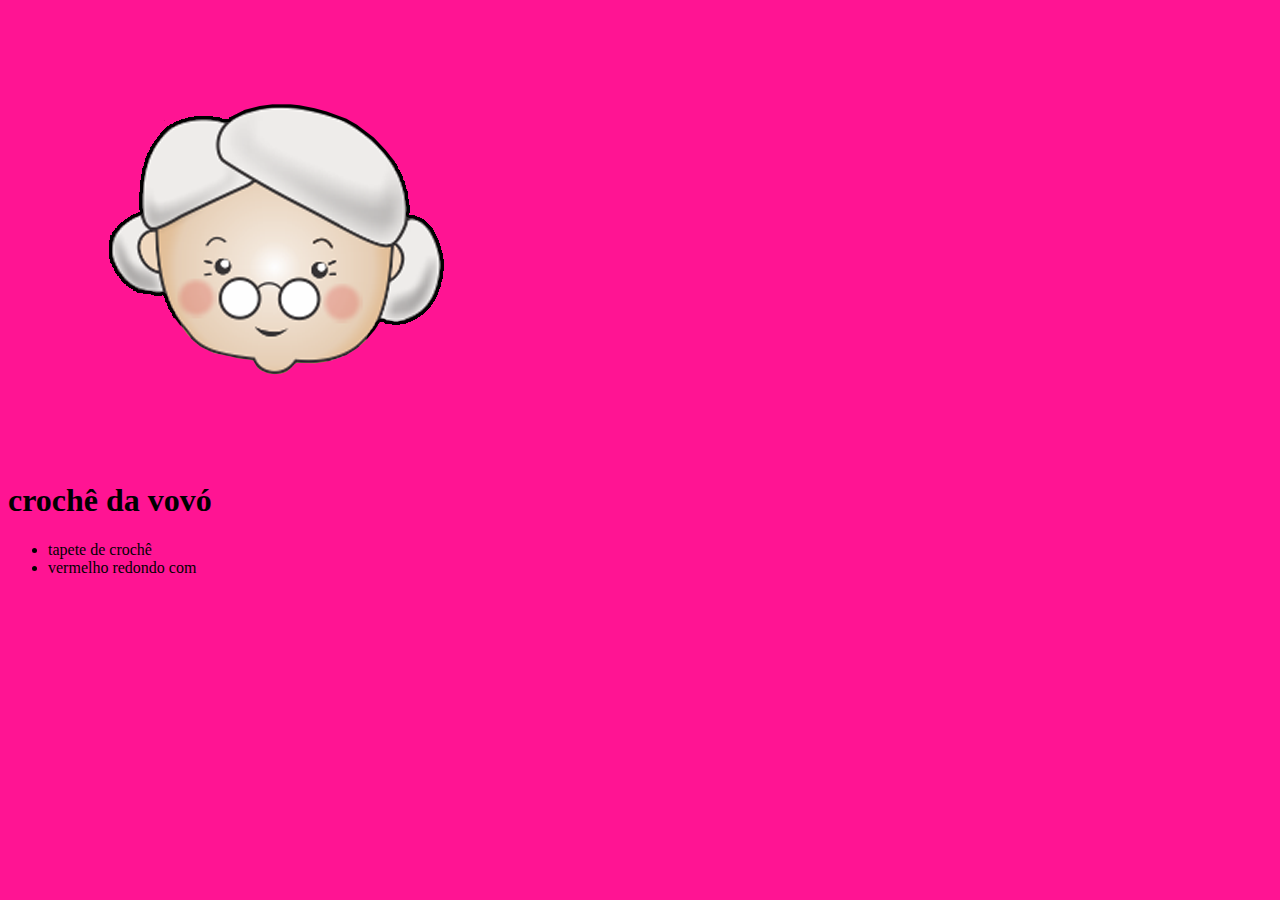
==== index.html @ 1785dd4e "Add files via upload" ====
<!DOCTYPE html>
<html lang="en">
<head>
    <meta charset="UTF-8">
    <meta http-equiv="X-UA-Compatible" content="IE=edge">
    <meta name="viewport" content="width=device-width, initial-scale=1.0">
    <title>Document</title>
    <link rel="stylesheet" href="style.css">
</head>
<body>
    <img src="Cabeça.png" alt="">
<h1>crochê da vovó</h1>
<ul>
    <li>tapete de crochê</li>
    <li>vermelho redondo com</li>
</ul>

</body>
</html>
---- style.css ----
body{
    background-color: deeppink;
}
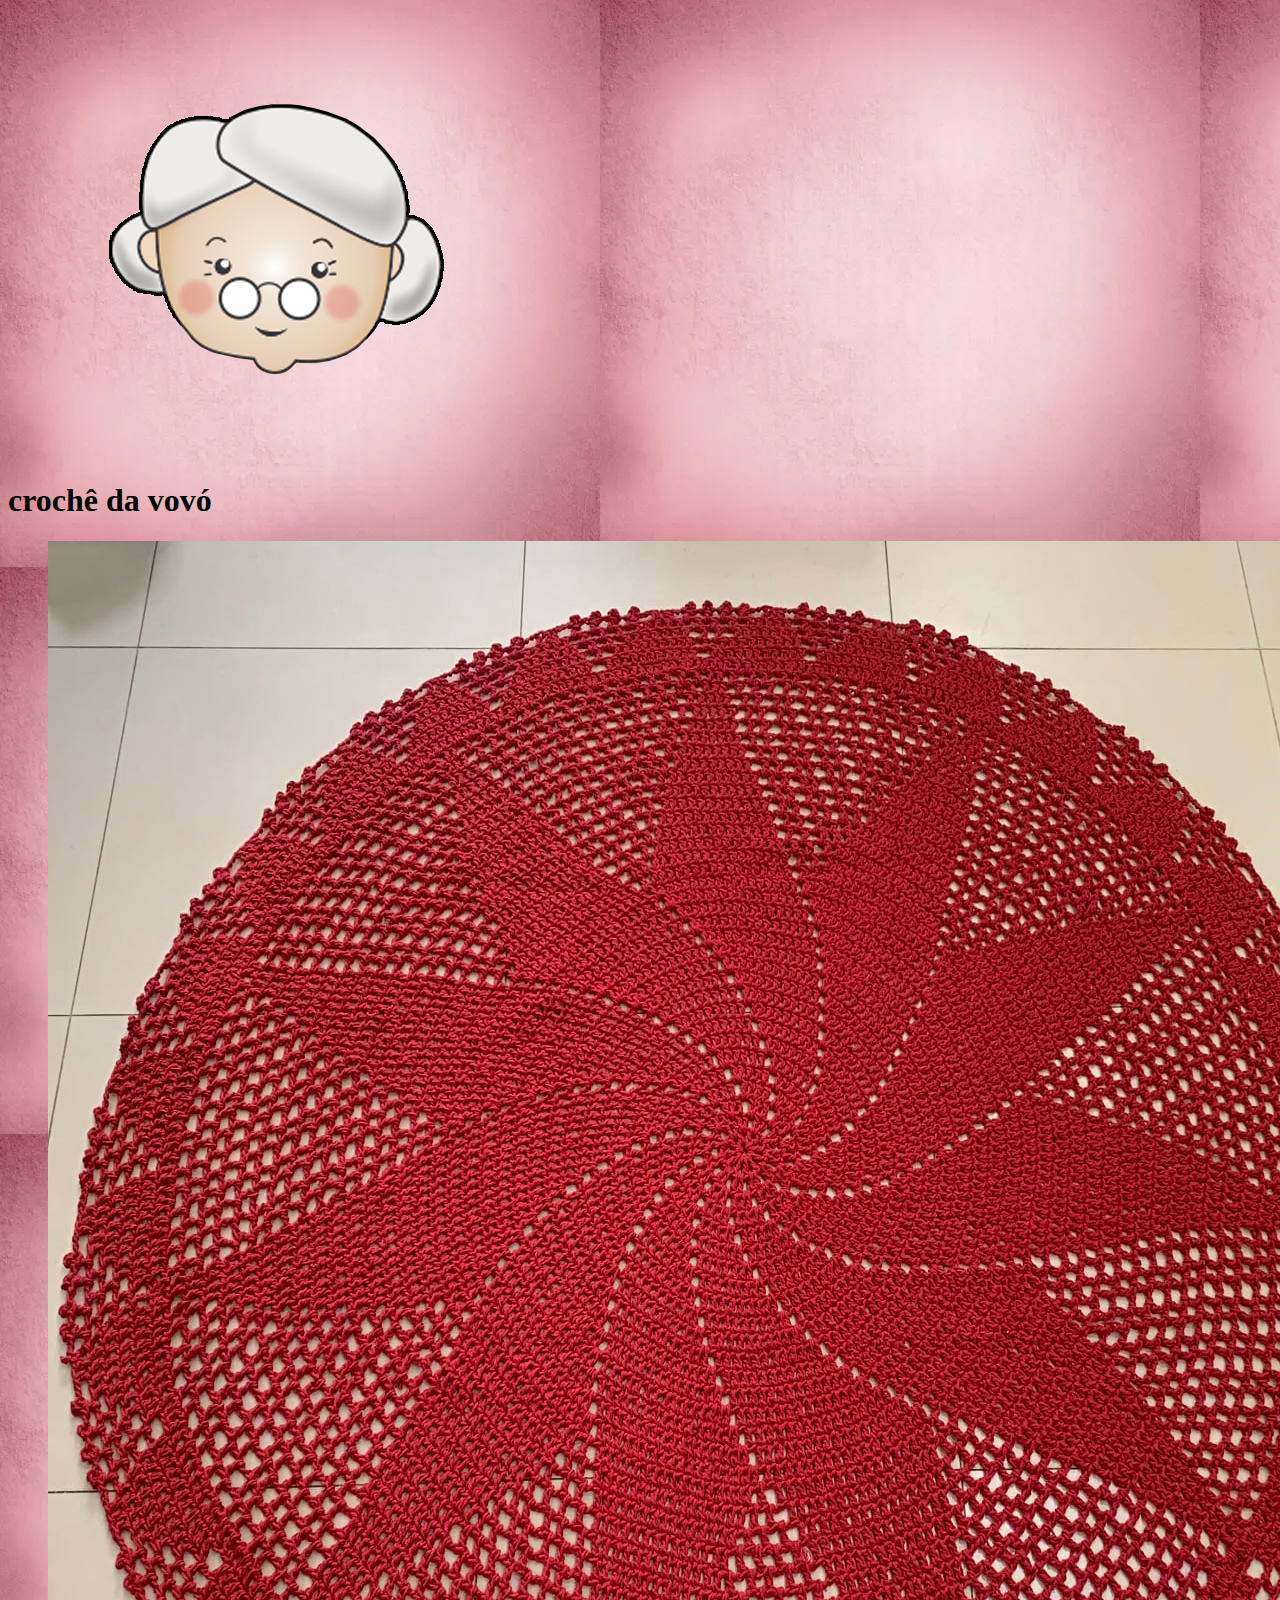
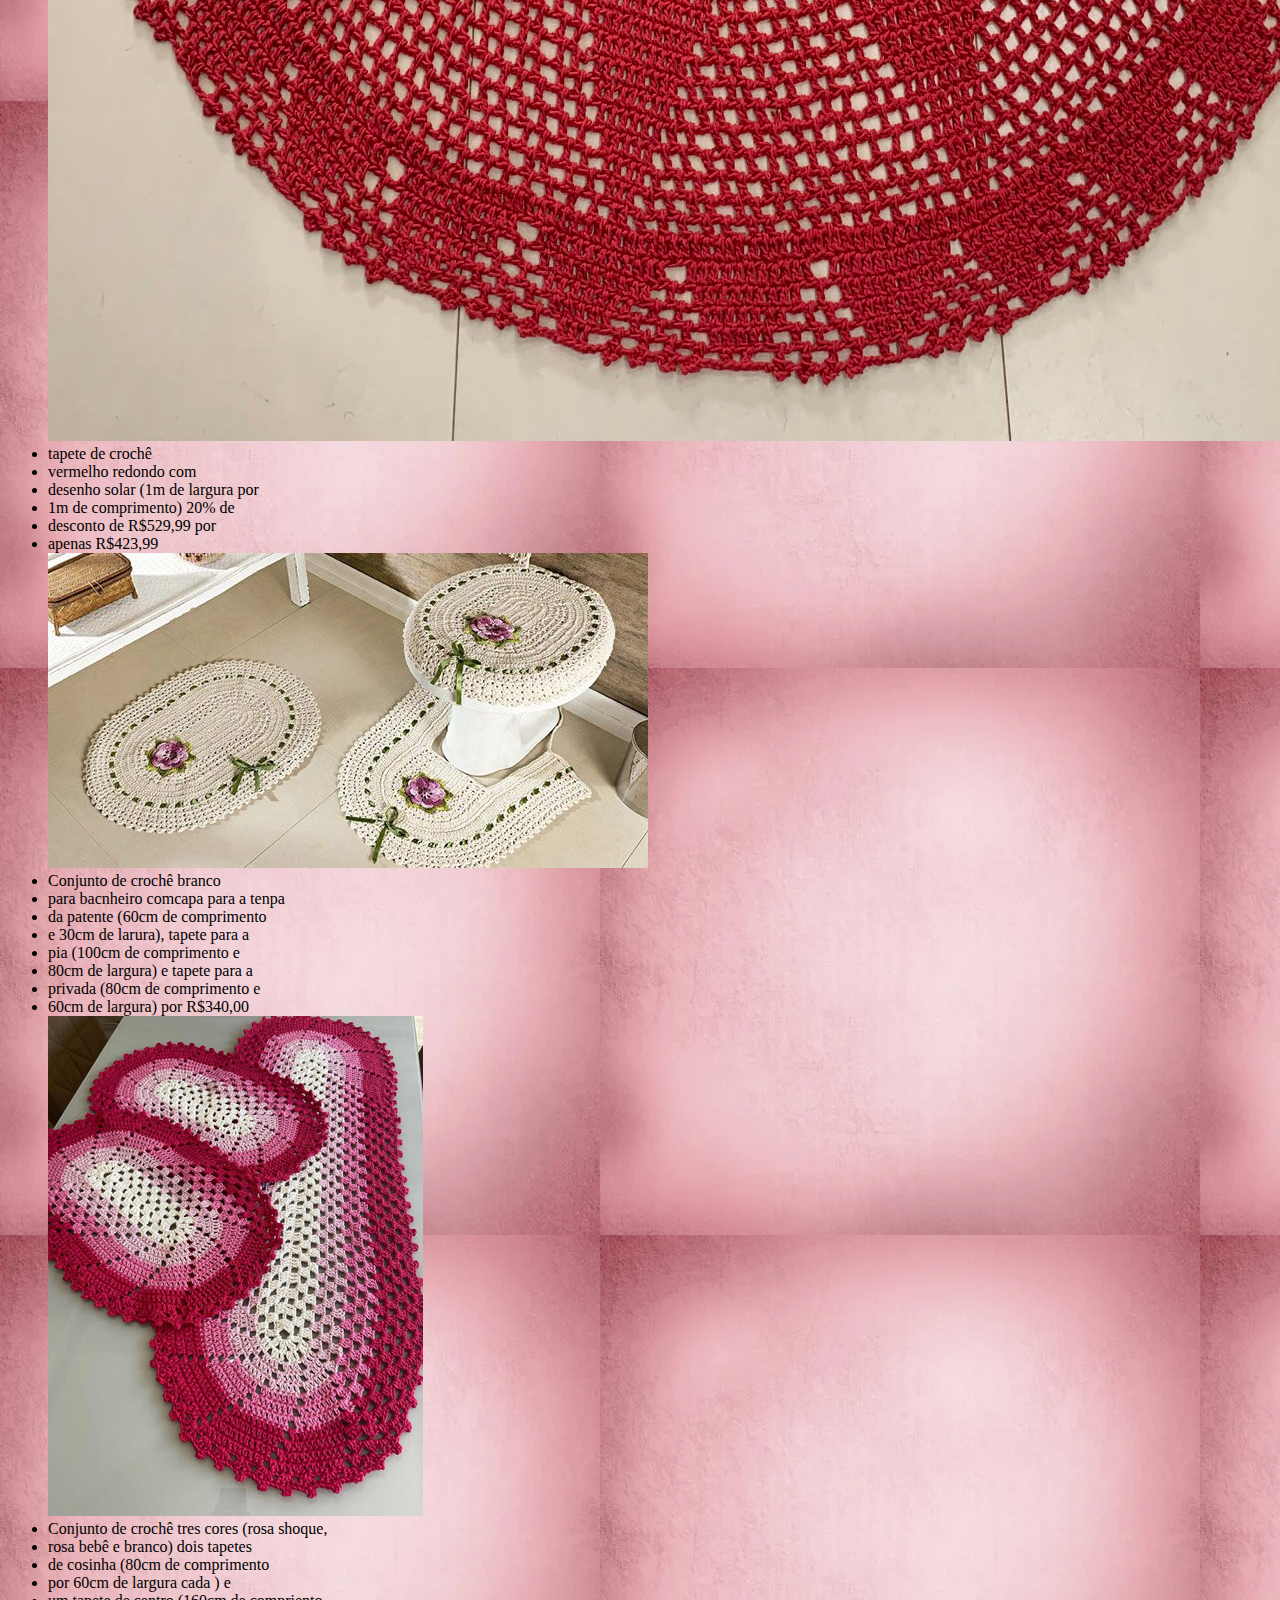
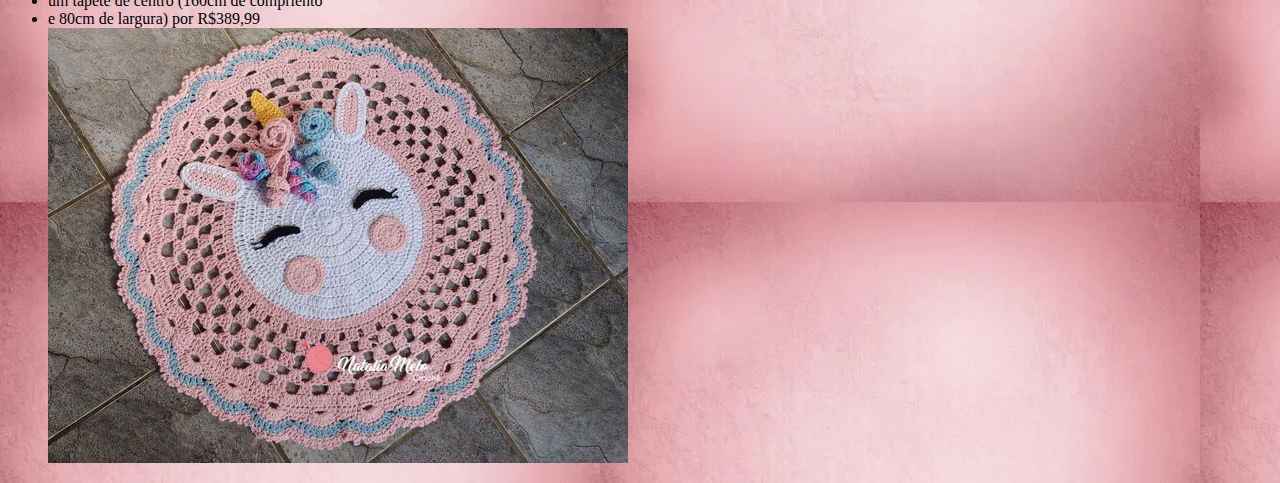
==== commit a603047e: "Add files via upload" ====
--- a/index.html
+++ b/index.html
@@ -11,8 +11,30 @@
     <img src="Cabeça.png" alt="">
 <h1>crochê da vovó</h1>
 <ul>
+<img src="colecao-croche-tapete-croche-redondo-colorido--p-1614645892427.jpg" alt="">   
     <li>tapete de crochê</li>
     <li>vermelho redondo com</li>
+    <li>desenho solar (1m de largura por</li>
+    <li>1m de comprimento) 20% de </li>
+    <li>desconto de R$529,99 por</li>
+    <li>apenas R$423,99</li>
+    <img src="tapete-de-croche-para-banheiro-grafico.jpg" alt="">
+    <li>Conjunto de crochê branco </li>
+    <li>para bacnheiro comcapa para a tenpa </li>
+    <li>da patente (60cm de comprimento </li>
+    <li>e 30cm de larura), tapete para a</li>
+    <li>pia (100cm de comprimento e </li>
+    <li>80cm de largura) e tapete para a </li>
+    <li>privada (80cm de comprimento e </li>
+    <li>60cm de largura) por R$340,00</li>
+    <img src="D_NQ_NP_607850-MLB53688614467_022023-O.jpg" alt="">
+    <li>Conjunto de crochê tres cores (rosa shoque,</li>
+    <li>rosa bebê e branco) dois tapetes </li>
+    <li>de cosinha (80cm de comprimento </li>
+    <li>por 60cm de largura cada ) e </li>
+    <li>um tapete de centro (160cm de compriento</li>
+    <li>e 80cm de largura) por R$389,99</li>
+    <img src="tapete-infantil-unicornio-em-croche-bebe.jpg" alt="">
 </ul>
 
 </body>
--- a/style.css
+++ b/style.css
@@ -1,3 +1,5 @@
 body{
-    background-color: deeppink;
+    background-color: azure;
+    background-image: url(depositphotos_16019251-stock-photo-retro-abstract-background-vintage-grunge.jpg);
+
 }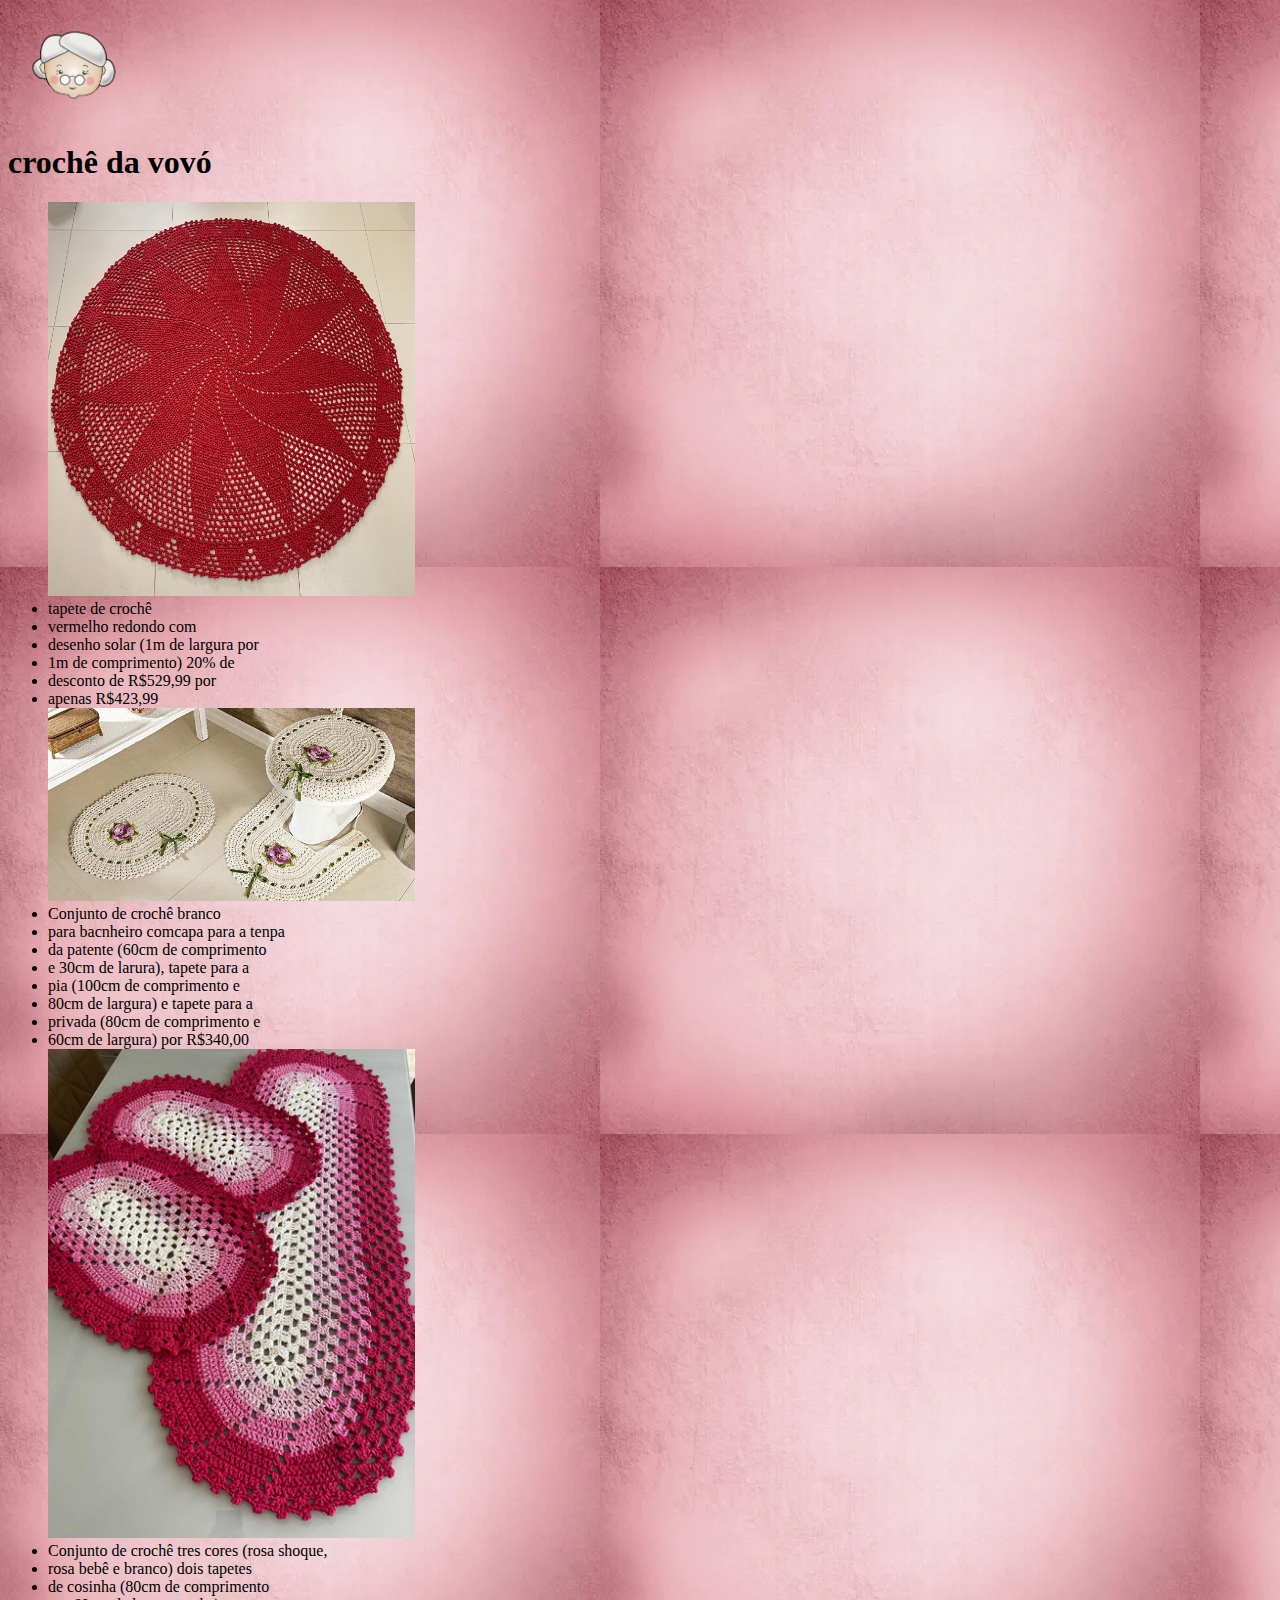
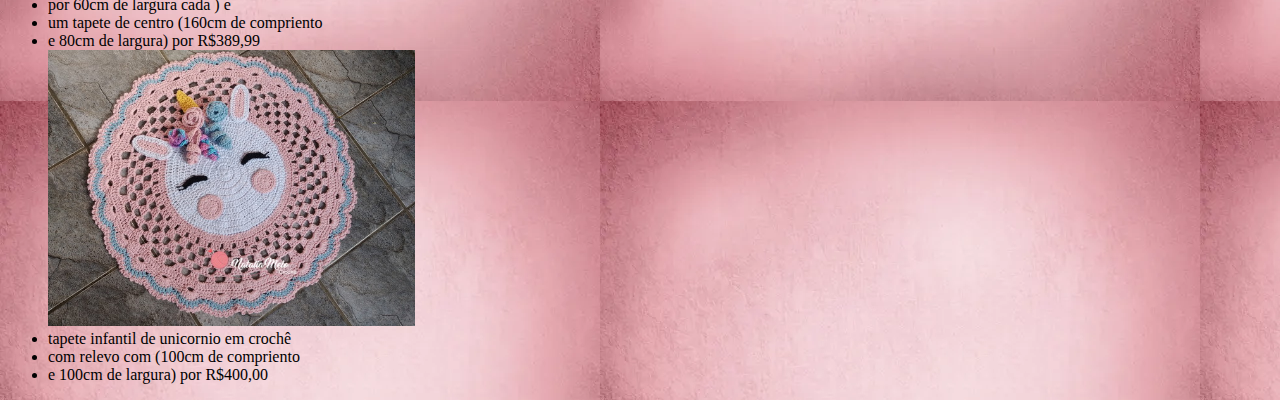
==== commit b5aed436: "Add files via upload" ====
--- a/index.html
+++ b/index.html
@@ -8,17 +8,17 @@
     <link rel="stylesheet" href="style.css">
 </head>
 <body>
-    <img src="Cabeça.png" alt="">
-<h1>crochê da vovó</h1>
+    <img class="xuxa" src="Cabeça.png" alt="">
+    <h1>crochê da vovó</h1>
 <ul>
-<img src="colecao-croche-tapete-croche-redondo-colorido--p-1614645892427.jpg" alt="">   
+<img class="gato" src="colecao-croche-tapete-croche-redondo-colorido--p-1614645892427.jpg" alt="">   
     <li>tapete de crochê</li>
     <li>vermelho redondo com</li>
     <li>desenho solar (1m de largura por</li>
     <li>1m de comprimento) 20% de </li>
     <li>desconto de R$529,99 por</li>
     <li>apenas R$423,99</li>
-    <img src="tapete-de-croche-para-banheiro-grafico.jpg" alt="">
+    <img class="miu" src="tapete-de-croche-para-banheiro-grafico.jpg" alt="">
     <li>Conjunto de crochê branco </li>
     <li>para bacnheiro comcapa para a tenpa </li>
     <li>da patente (60cm de comprimento </li>
@@ -27,15 +27,21 @@
     <li>80cm de largura) e tapete para a </li>
     <li>privada (80cm de comprimento e </li>
     <li>60cm de largura) por R$340,00</li>
-    <img src="D_NQ_NP_607850-MLB53688614467_022023-O.jpg" alt="">
+    <img class="lili" src="D_NQ_NP_607850-MLB53688614467_022023-O.jpg" alt="">
     <li>Conjunto de crochê tres cores (rosa shoque,</li>
     <li>rosa bebê e branco) dois tapetes </li>
     <li>de cosinha (80cm de comprimento </li>
     <li>por 60cm de largura cada ) e </li>
     <li>um tapete de centro (160cm de compriento</li>
     <li>e 80cm de largura) por R$389,99</li>
-    <img src="tapete-infantil-unicornio-em-croche-bebe.jpg" alt="">
+    <img class="duda" src="tapete-infantil-unicornio-em-croche-bebe.jpg" alt="">
+    <li>tapete infantil de unicornio em crochê</li>
+    <li>com relevo com (100cm de compriento</li>
+    <li>e 100cm de largura) por R$400,00</li>
 </ul>
+<footer>
+    
+</footer>
 
 </body>
 </html>--- a/style.css
+++ b/style.css
@@ -2,4 +2,22 @@
     background-color: azure;
     background-image: url(depositphotos_16019251-stock-photo-retro-abstract-background-vintage-grunge.jpg);
 
-}+    
+}
+.gato{
+    width:30% ;
+}
+.miu{
+    width: 30%;
+}
+.lili{
+    width: 30%;
+}
+.duda{
+    width: 30%;
+}
+   .xuxa{
+    width: 10%;
+   }
+
+   
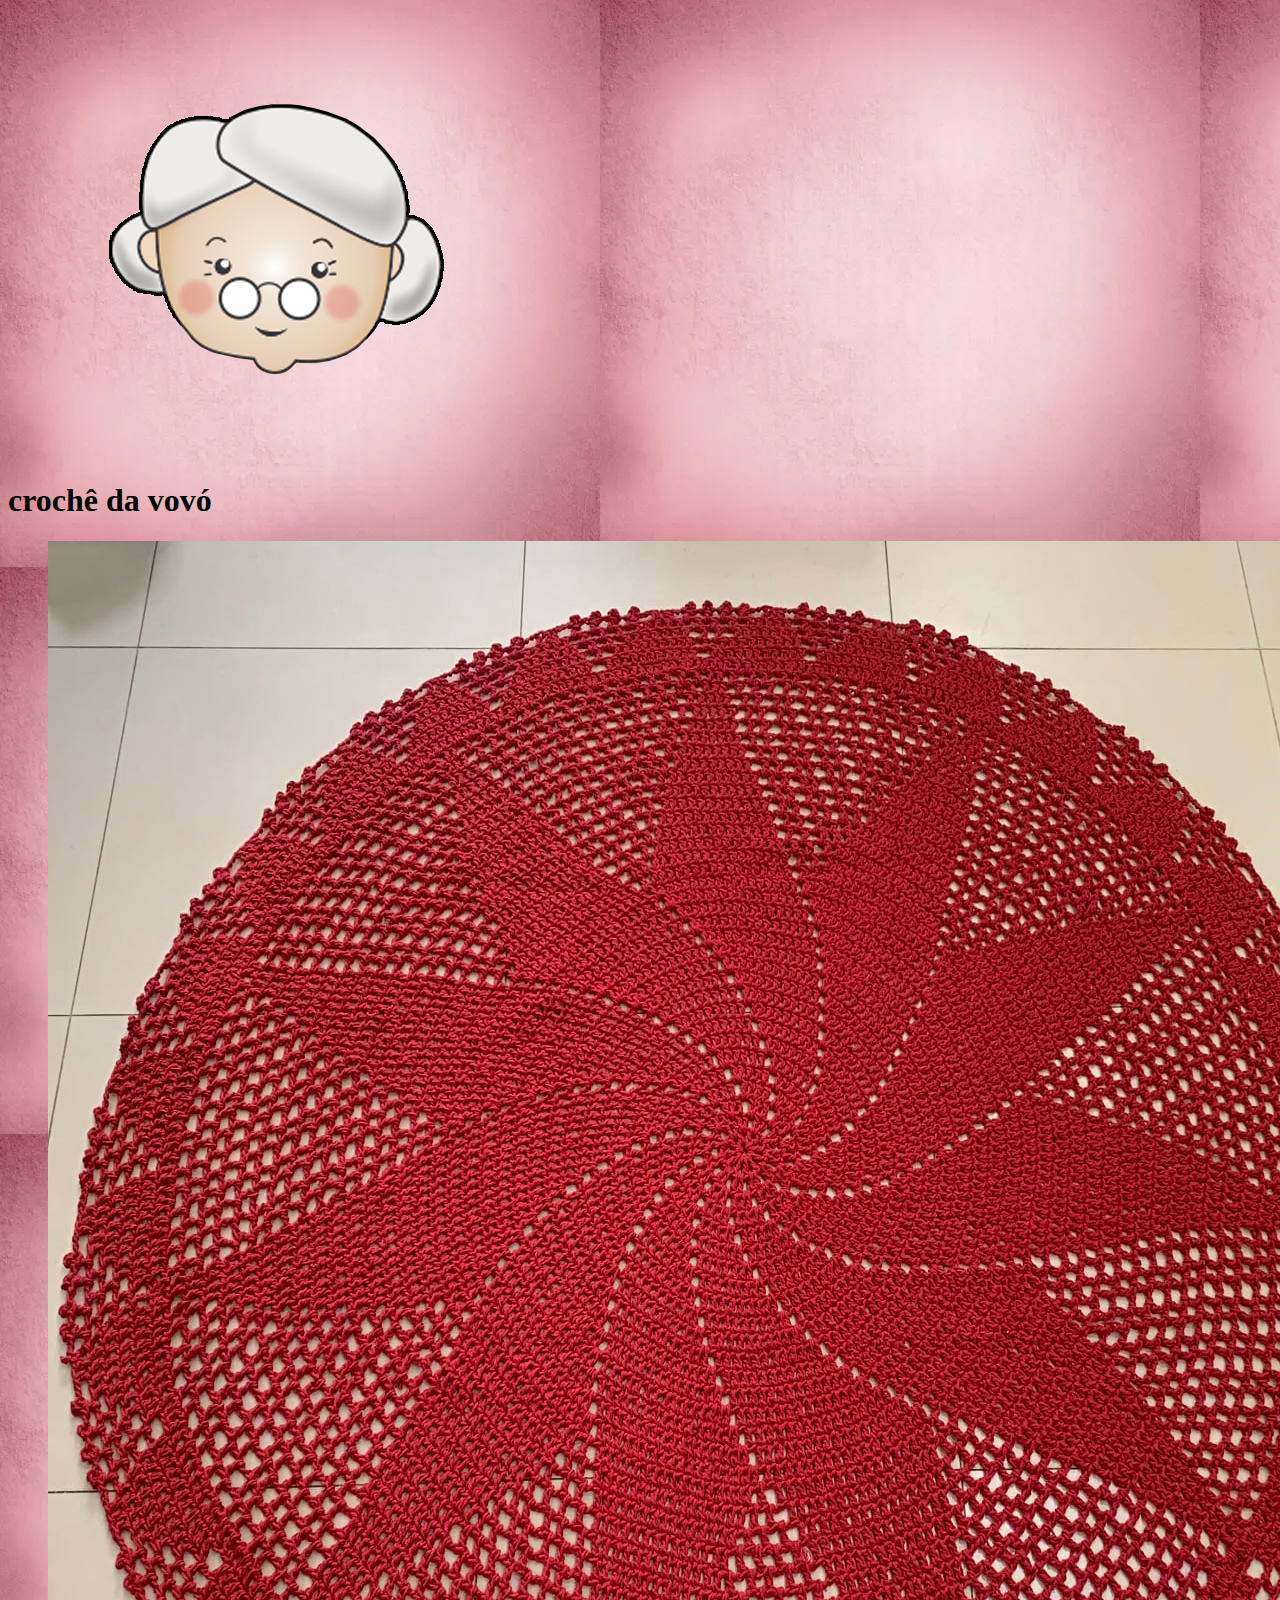
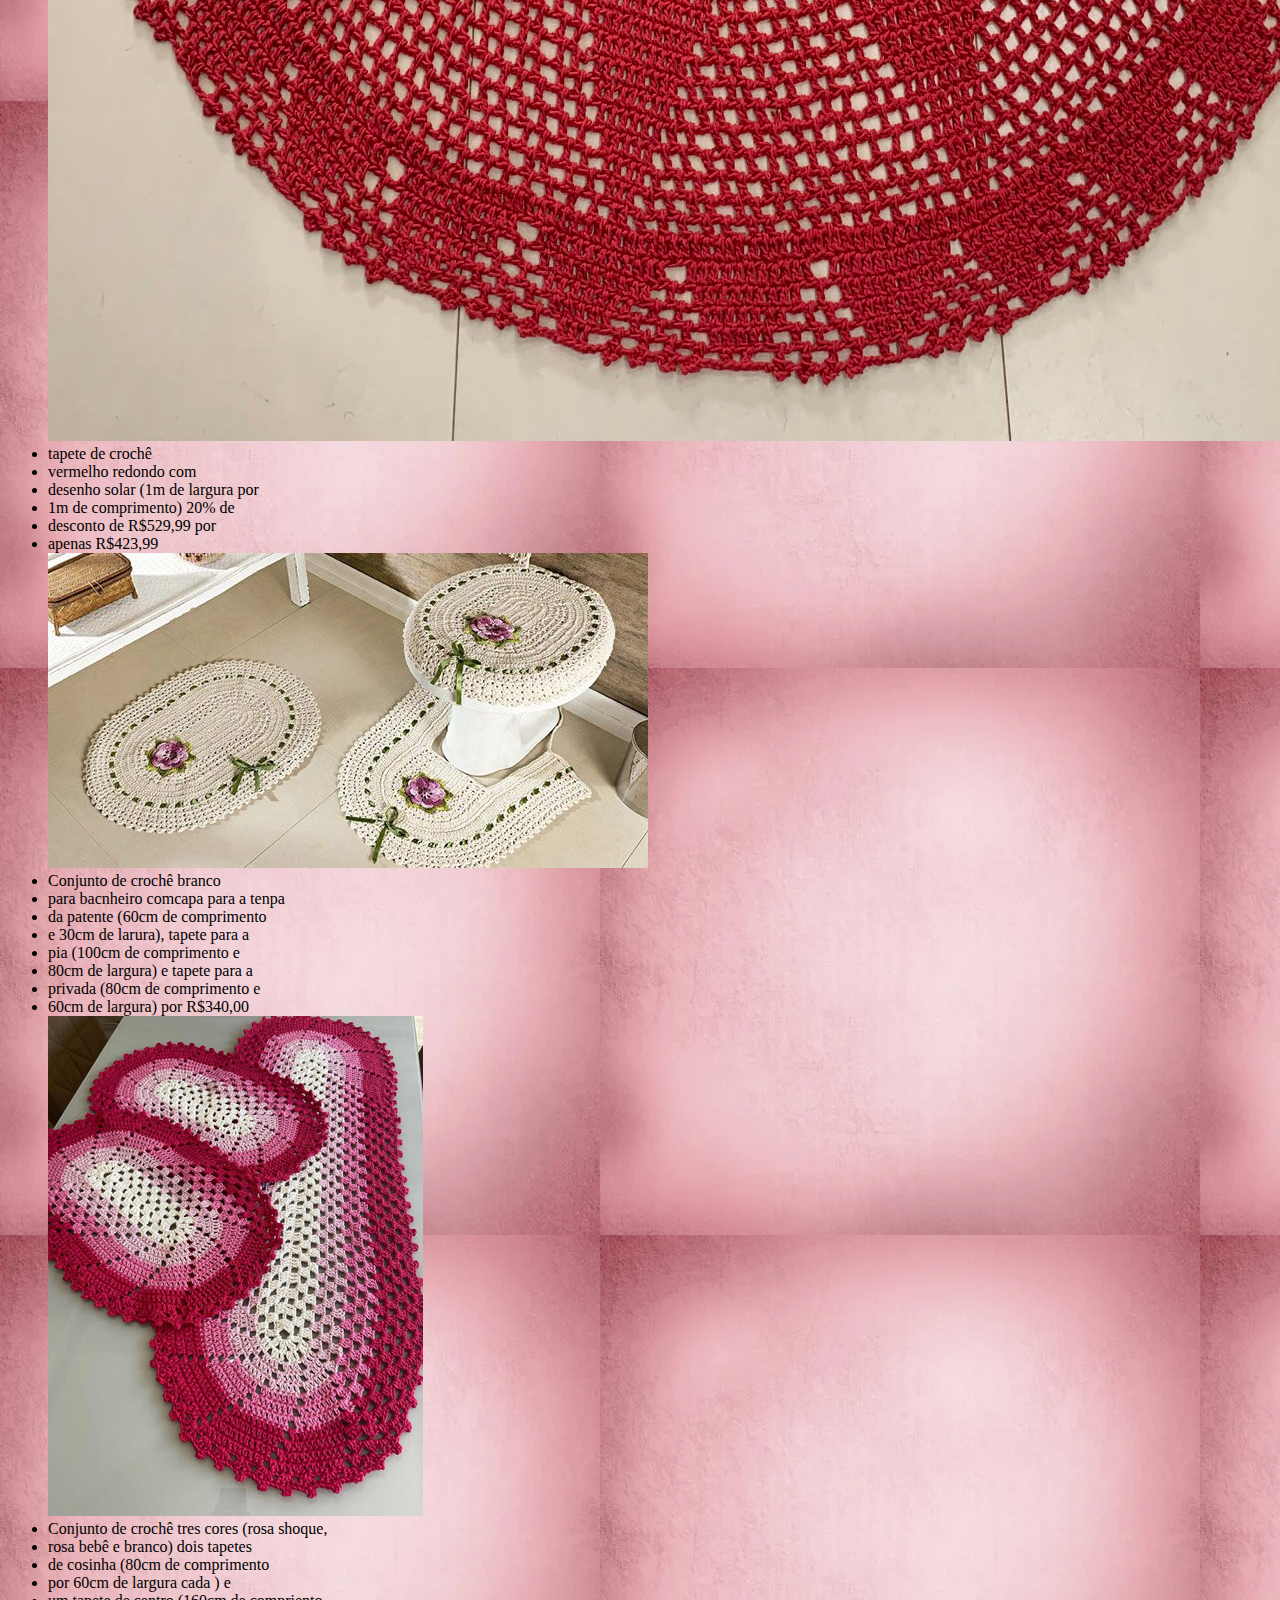
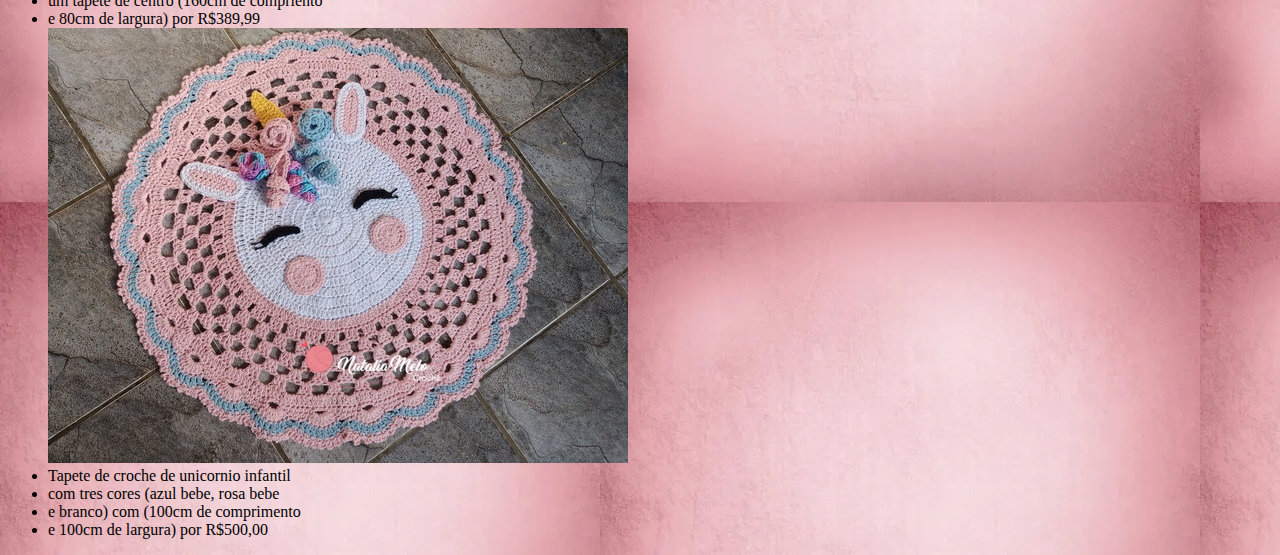
==== commit 9700e0a9: "Add files via upload" ====
--- a/index.html
+++ b/index.html
@@ -8,17 +8,17 @@
     <link rel="stylesheet" href="style.css">
 </head>
 <body>
-    <img class="xuxa" src="Cabeça.png" alt="">
-    <h1>crochê da vovó</h1>
+    <img src="Cabeça.png" alt="">
+<h1>crochê da vovó</h1>
 <ul>
-<img class="gato" src="colecao-croche-tapete-croche-redondo-colorido--p-1614645892427.jpg" alt="">   
+<img src="colecao-croche-tapete-croche-redondo-colorido--p-1614645892427.jpg" alt="">   
     <li>tapete de crochê</li>
     <li>vermelho redondo com</li>
     <li>desenho solar (1m de largura por</li>
     <li>1m de comprimento) 20% de </li>
     <li>desconto de R$529,99 por</li>
     <li>apenas R$423,99</li>
-    <img class="miu" src="tapete-de-croche-para-banheiro-grafico.jpg" alt="">
+    <img src="tapete-de-croche-para-banheiro-grafico.jpg" alt="">
     <li>Conjunto de crochê branco </li>
     <li>para bacnheiro comcapa para a tenpa </li>
     <li>da patente (60cm de comprimento </li>
@@ -27,21 +27,21 @@
     <li>80cm de largura) e tapete para a </li>
     <li>privada (80cm de comprimento e </li>
     <li>60cm de largura) por R$340,00</li>
-    <img class="lili" src="D_NQ_NP_607850-MLB53688614467_022023-O.jpg" alt="">
+    <img src="D_NQ_NP_607850-MLB53688614467_022023-O.jpg" alt="">
     <li>Conjunto de crochê tres cores (rosa shoque,</li>
     <li>rosa bebê e branco) dois tapetes </li>
     <li>de cosinha (80cm de comprimento </li>
     <li>por 60cm de largura cada ) e </li>
     <li>um tapete de centro (160cm de compriento</li>
     <li>e 80cm de largura) por R$389,99</li>
-    <img class="duda" src="tapete-infantil-unicornio-em-croche-bebe.jpg" alt="">
-    <li>tapete infantil de unicornio em crochê</li>
-    <li>com relevo com (100cm de compriento</li>
-    <li>e 100cm de largura) por R$400,00</li>
-</ul>
-<footer>
-    
-</footer>
+    <img src="tapete-infantil-unicornio-em-croche-bebe.jpg" alt="">
+    <li>Tapete de croche de unicornio infantil</li>
+    <li>com tres cores (azul bebe, rosa bebe</li>
+    <li>e branco) com (100cm de comprimento</li>
+    <li>e 100cm de largura) por R$500,00</li>
 
 </body>
+<header>
+    
+</header>
 </html>--- a/style.css
+++ b/style.css
@@ -1,23 +1,6 @@
 body{
-    background-color: azure;
+ 
     background-image: url(depositphotos_16019251-stock-photo-retro-abstract-background-vintage-grunge.jpg);
 
-    
-}
-.gato{
-    width:30% ;
-}
-.miu{
-    width: 30%;
-}
-.lili{
-    width: 30%;
-}
-.duda{
-    width: 30%;
-}
-   .xuxa{
-    width: 10%;
-   }
 
-   
+}